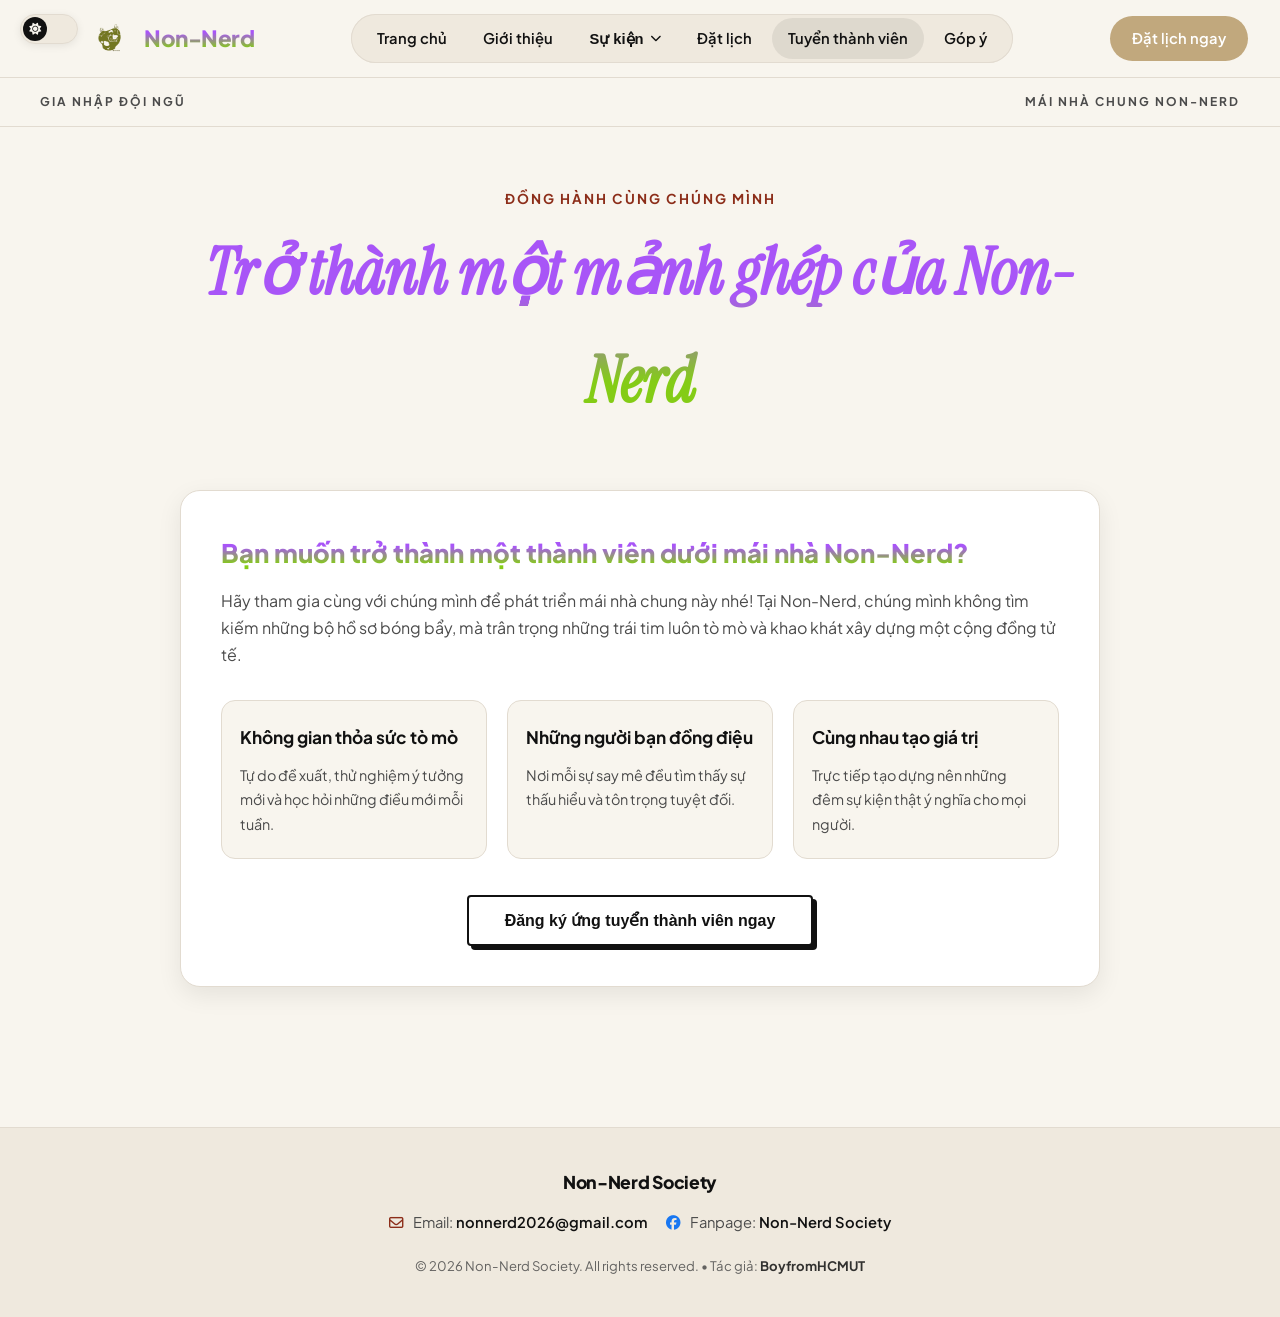
==== apply.html @ 38ed6b74 "Add files via upload" ====
<!DOCTYPE html>
<html lang="vi">
<head>
    <meta charset="UTF-8">
    <meta name="viewport" content="width=device-width, initial-scale=1.0">
    <title>Ứng Tuyển Thành Viên - Non-Nerd Society</title>
    
    <link rel="preconnect" href="https://fonts.googleapis.com">
    <link rel="preconnect" href="https://fonts.gstatic.com" crossorigin>
    <link href="https://fonts.googleapis.com/css2?family=Instrument+Serif:ital@0;1&family=Plus+Jakarta+Sans:wght@400;500;600;700;800&family=Fredoka:wght@600;700&display=swap" rel="stylesheet">
    <link rel="stylesheet" href="https://cdnjs.cloudflare.com/ajax/libs/font-awesome/6.4.0/css/all.min.css">

    <style>
        :root {
            --grad-text: linear-gradient(180deg, #A855F7 0%, #A855F7 35%, #84CC16 75%, #84CC16 100%);
            --bg-body: #F8F5EE;
            --bg-navbar: #EFE9DE;
            --bg-card: #FFFFFF;
            --text-main: #111111;
            --text-muted: #4B4B4B;
            --border-line: #E2DBD0;
            --btn-cta-bg: #C1A87D;
            --btn-cta-text: #FFFFFF;
            --tagline-color: #8C2D19;
            --box-shadow: rgba(0, 0, 0, 0.08) 0px 8px 24px;
        }

        body.dark-mode {
            --bg-body: #121212;
            --bg-navbar: #1E1E1E;
            --bg-card: #1A1A1A;
            --text-main: #F5F5F5;
            --text-muted: #A3A3A3;
            --border-line: #2E2E2E;
            --btn-cta-bg: #84CC16;
            --btn-cta-text: #121212;
            --tagline-color: #C084FC;
            --box-shadow: rgba(0, 0, 0, 0.4) 0px 8px 24px;
        }

        * {
            margin: 0;
            padding: 0;
            box-sizing: border-box;
            transition: background-color 0.3s ease, color 0.3s ease, border-color 0.3s ease;
        }

        body {
            font-family: 'Plus Jakarta Sans', sans-serif;
            background-color: var(--bg-body);
            color: var(--text-main);
            line-height: 1.7;
            min-height: 100vh;
            position: relative;
        }

        .corner-toggle-container {
            position: fixed;
            top: 14px;
            left: 20px;
            z-index: 1100;
        }

        .theme-switch-slider {
            width: 58px;
            height: 30px;
            background-color: var(--bg-navbar);
            border: 1.5px solid var(--border-line);
            border-radius: 9999px;
            position: relative;
            cursor: pointer;
            display: flex;
            align-items: center;
            padding: 2px;
            box-shadow: 0 2px 8px rgba(0, 0, 0, 0.08);
        }

        .switch-circle {
            width: 24px;
            height: 24px;
            background-color: var(--text-main);
            color: var(--bg-body);
            border-radius: 50%;
            display: flex;
            align-items: center;
            justify-content: center;
            font-size: 0.75rem;
            position: absolute;
            left: 2px;
            transform: translateX(0);
            transition: transform 0.28s cubic-bezier(0.4, 0, 0.2, 1), background-color 0.3s ease, color 0.3s ease;
        }

        body.dark-mode .switch-circle {
            transform: translateX(28px);
            background-color: #84CC16;
            color: #121212;
        }

        h1, h2, h3, .brand-logo-text {
            background: var(--grad-text);
            -webkit-background-clip: text;
            -webkit-text-fill-color: transparent;
            display: inline-block;
            font-weight: 800;
        }

        header {
            width: 100%;
            padding: 14px 32px 14px 90px;
            display: flex;
            align-items: center;
            justify-content: space-between;
            background-color: var(--bg-body);
            border-bottom: 1px solid var(--border-line);
            position: sticky;
            top: 0;
            z-index: 1000;
        }

        .brand-container {
            display: flex;
            align-items: center;
            gap: 12px;
            text-decoration: none;
        }

        .brand-logo-img {
            width: 42px;
            height: 42px;
            object-fit: contain;
            border-radius: 8px;
            display: block;
            transition: transform 0.2s ease, filter 0.3s ease;
        }

        .brand-container:hover .brand-logo-img {
            transform: rotate(-6deg) scale(1.08);
        }

        body.dark-mode .brand-logo-img {
            mix-blend-mode: screen;
        }

        .brand-title {
            font-size: 1.4rem;
            letter-spacing: -0.5px;
        }

        .nav-pill {
            background-color: var(--bg-navbar);
            padding: 4px 10px;
            border-radius: 9999px;
            display: flex;
            align-items: center;
            gap: 4px;
            box-shadow: inset 0 0 0 1px var(--border-line);
        }

        .nav-link {
            text-decoration: none;
            color: var(--text-main);
            font-size: 0.92rem;
            font-weight: 600;
            padding: 8px 16px;
            border-radius: 9999px;
            transition: all 0.2s ease;
            position: relative;
            display: flex;
            align-items: center;
            gap: 6px;
            cursor: pointer;
            border: none;
            background: transparent;
        }

        .nav-link:hover, .nav-link.active {
            background-color: rgba(0, 0, 0, 0.07);
        }

        body.dark-mode .nav-link:hover, body.dark-mode .nav-link.active {
            background-color: rgba(255, 255, 255, 0.1);
        }

        .dropdown { position: relative; }
        .dropdown-menu {
            display: none;
            position: absolute;
            top: 100%;
            left: 50%;
            transform: translateX(-50%);
            margin-top: 10px;
            background-color: var(--bg-card);
            min-width: 200px;
            border-radius: 14px;
            box-shadow: var(--box-shadow);
            border: 1px solid var(--border-line);
            padding: 8px;
            list-style: none;
            z-index: 1001;
        }

        .dropdown-menu::before {
            content: '';
            position: absolute;
            top: -14px;
            left: 0;
            width: 100%;
            height: 14px;
            background: transparent;
        }

        .dropdown:hover .dropdown-menu,
        .dropdown.show .dropdown-menu {
            display: block;
            animation: fadeIn 0.18s ease forwards;
        }

        @keyframes fadeIn {
            from { opacity: 0; transform: translate(-50%, -6px); }
            to { opacity: 1; transform: translate(-50%, 0); }
        }

        .dropdown-menu li a {
            display: block;
            padding: 10px 16px;
            color: var(--text-main);
            text-decoration: none;
            font-size: 0.9rem;
            font-weight: 500;
            border-radius: 8px;
            transition: all 0.15s ease;
        }

        .dropdown-menu li a:hover {
            background-color: rgba(132, 204, 22, 0.15);
            color: #65A30D;
            font-weight: 700;
            padding-left: 20px;
        }

        .nav-actions {
            display: flex;
            align-items: center;
            gap: 12px;
        }

        .btn-cta-main {
            background-color: var(--btn-cta-bg);
            color: var(--btn-cta-text);
            text-decoration: none;
            padding: 10px 22px;
            border-radius: 9999px;
            font-weight: 600;
            font-size: 0.92rem;
            border: none;
            cursor: pointer;
            display: inline-block;
        }

        .btn-cta-main:hover {
            opacity: 0.9;
            transform: translateY(-1px);
        }

        .sub-header {
            display: flex;
            justify-content: space-between;
            padding: 14px 40px;
            font-size: 0.75rem;
            font-weight: 700;
            letter-spacing: 2px;
            color: var(--text-muted);
            border-bottom: 1px solid var(--border-line);
        }

        .page-container {
            max-width: 960px;
            margin: 0 auto;
            padding: 60px 20px 100px;
        }

        .page-header {
            text-align: center;
            margin-bottom: 40px;
        }

        .page-header h1 {
            font-family: 'Instrument Serif', serif;
            font-style: italic;
            font-size: clamp(2.6rem, 5vw, 4rem);
            margin-bottom: 14px;
        }

        .apply-intro-card {
            background-color: var(--bg-card);
            border: 1px solid var(--border-line);
            border-radius: 20px;
            padding: 40px;
            box-shadow: var(--box-shadow);
            margin-bottom: 40px;
        }

        .perks-grid {
            display: grid;
            grid-template-columns: repeat(3, 1fr);
            gap: 20px;
            margin: 32px 0 36px;
        }

        .perk-item {
            background-color: var(--bg-body);
            border: 1px solid var(--border-line);
            border-radius: 14px;
            padding: 22px 18px;
            display: flex;
            flex-direction: column;
            justify-content: flex-start;
        }

        .perk-item h4 {
            font-size: 1.08rem;
            font-weight: 700;
            margin-bottom: 10px;
            color: var(--text-main);
        }

        .btn-frame {
            background-color: var(--bg-card);
            color: var(--text-main);
            border: 2px solid var(--text-main);
            padding: 14px 36px;
            font-size: 1rem;
            font-weight: 700;
            cursor: pointer;
            box-shadow: 4px 4px 0px var(--text-main);
            transition: all 0.15s ease;
            border-radius: 4px;
            text-decoration: none;
            display: inline-block;
        }

        .btn-frame:hover {
            transform: translate(-2px, -2px);
            box-shadow: 6px 6px 0px var(--text-main);
            background-color: var(--bg-body);
        }

        .btn-frame:active {
            transform: translate(2px, 2px);
            box-shadow: 2px 2px 0px var(--text-main);
        }

        /* Modal */
        .modal-overlay {
            display: none;
            position: fixed;
            top: 0; left: 0; right: 0; bottom: 0;
            background-color: rgba(0, 0, 0, 0.6);
            backdrop-filter: blur(4px);
            z-index: 2000;
            justify-content: center;
            align-items: center;
            padding: 20px;
        }

        .modal-card {
            background-color: var(--bg-card);
            border: 1px solid var(--border-line);
            border-radius: 20px;
            padding: 32px;
            width: 100%;
            max-width: 560px;
            position: relative;
            max-height: 90vh;
            overflow-y: auto;
        }

        .close-modal-btn {
            position: absolute;
            top: 20px;
            right: 20px;
            background: none;
            border: none;
            font-size: 1.5rem;
            color: var(--text-muted);
            cursor: pointer;
        }

        @media (max-width: 860px) {
            .perks-grid {
                grid-template-columns: 1fr;
            }
        }

        @media (max-width: 768px) {
            header { padding: 12px 16px 12px 75px; }
            .nav-pill { display: none; }
            .sub-header { padding: 12px 20px; }
            .apply-intro-card { padding: 24px; }
        }
    </style>
</head>
<body>

    <div class="corner-toggle-container">
        <div class="theme-switch-slider" id="corner-theme-switch" title="Chuyển chế độ Sáng / Tối">
            <div class="switch-circle">
                <i class="fa-solid fa-sun" id="theme-icon"></i>
            </div>
        </div>
    </div>

    <header>
        <a href="index.html" class="brand-container">
            <img src="logo.png" alt="Non-Nerd Logo" class="brand-logo-img">
            <span class="brand-title brand-logo-text">Non-Nerd</span>
        </a>

        <nav class="nav-pill">
            <a href="index.html" class="nav-link">Trang chủ</a>
            <a href="gioi-thieu.html" class="nav-link">Giới thiệu</a>
            
            <div class="dropdown" id="events-dropdown">
                <button class="nav-link" id="events-btn" type="button">
                    Sự kiện <i class="fa-solid fa-chevron-down" style="font-size: 0.7rem;"></i>
                </button>
                <ul class="dropdown-menu">
                    <li><a href="non-nerd-night.html">Non-Nerd Night</a></li>
                    <li><a href="workshop.html">Workshop chuyên sâu</a></li>
                    <li><a href="memory.html">Memories</a></li>
                </ul>
            </div>

            <a href="request.html" class="nav-link">Đặt lịch</a>
            <a href="apply.html" class="nav-link active">Tuyển thành viên</a>
            <a href="gop-y.html" class="nav-link">Góp ý</a>
        </nav>

        <div class="nav-actions">
            <a href="request.html" class="btn-cta-main">Đặt lịch ngay</a>
        </div>
    </header>

    <div class="sub-header">
        <span>GIA NHẬP ĐỘI NGŨ</span>
        <span>MÁI NHÀ CHUNG NON-NERD</span>
    </div>

    <main class="page-container">
        <div class="page-header">
            <p style="font-size: 0.85rem; font-weight: 700; letter-spacing: 2px; color: var(--tagline-color); margin-bottom: 8px;">ĐỒNG HÀNH CÙNG CHÚNG MÌNH</p>
            <h1>Trở thành một mảnh ghép của Non-Nerd</h1>
        </div>

        <div class="apply-intro-card">
            <h2 style="font-size: 1.6rem; margin-bottom: 12px;">Bạn muốn trở thành một thành viên dưới mái nhà Non-Nerd?</h2>
            <p style="color: var(--text-muted); margin-bottom: 16px;">
                Hãy tham gia cùng với chúng mình để phát triển mái nhà chung này nhé! Tại Non-Nerd, chúng mình không tìm kiếm những bộ hồ sơ bóng bẩy, mà trân trọng những trái tim luôn tò mò và khao khát xây dựng một cộng đồng tử tế.
            </p>

            <div class="perks-grid">
                <div class="perk-item">
                    <h4>Không gian thỏa sức tò mò</h4>
                    <p style="color: var(--text-muted); font-size: 0.9rem;">Tự do đề xuất, thử nghiệm ý tưởng mới và học hỏi những điều mới mỗi tuần.</p>
                </div>
                <div class="perk-item">
                    <h4>Những người bạn đồng điệu</h4>
                    <p style="color: var(--text-muted); font-size: 0.9rem;">Nơi mỗi sự say mê đều tìm thấy sự thấu hiểu và tôn trọng tuyệt đối.</p>
                </div>
                <div class="perk-item">
                    <h4>Cùng nhau tạo giá trị</h4>
                    <p style="color: var(--text-muted); font-size: 0.9rem;">Trực tiếp tạo dựng nên những đêm sự kiện thật ý nghĩa cho mọi người.</p>
                </div>
            </div>

            <div style="text-align: center; margin-top: 10px;">
                <button class="btn-frame" onclick="openModal()">Đăng ký ứng tuyển thành viên ngay</button>
            </div>
        </div>
    </main>

    <!-- Modal Form Ứng Tuyển Gửi Trực Tiếp Về Google Apps Script & Sheet -->
    <div class="modal-overlay" id="apply-modal" onclick="closeModalOutside(event)">
        <div class="modal-card">
            <button class="close-modal-btn" onclick="closeModal()">&times;</button>
            <h2>ỨNG TUYỂN THÀNH VIÊN</h2>
            <p style="color: var(--text-muted); margin: 8px 0 20px;">Hãy kể cho chúng mình nghe đôi nét về bạn nhé!</p>
            
            <form id="apply-form" onsubmit="handleApplySubmit(event)">
                <div style="margin-bottom: 16px;">
                    <label style="display: block; font-size: 0.85rem; font-weight: 700; margin-bottom: 6px;">HỌ VÀ TÊN</label>
                    <input type="text" id="apply-name" required placeholder="Họ và tên của bạn" style="width: 100%; padding: 12px; border-radius: 8px; border: 1px solid var(--border-line); background-color: var(--bg-body); color: var(--text-main); outline: none;">
                </div>

                <div style="margin-bottom: 16px;">
                    <label style="display: block; font-size: 0.85rem; font-weight: 700; margin-bottom: 6px;">EMAIL / SỐ ĐIỆN THOẠI</label>
                    <input type="text" id="apply-contact" required placeholder="name@example.com hoặc 09..." style="width: 100%; padding: 12px; border-radius: 8px; border: 1px solid var(--border-line); background-color: var(--bg-body); color: var(--text-main); outline: none;">
                </div>

                <div style="margin-bottom: 16px;">
                    <label style="display: block; font-size: 0.85rem; font-weight: 700; margin-bottom: 6px;">VỊ TRÍ / HOẠT ĐỘNG BẠN MUỐN THAM GIA</label>
                    <select id="apply-role" required style="width: 100%; padding: 12px; border-radius: 8px; border: 1px solid var(--border-line); background-color: var(--bg-body); color: var(--text-main); outline: none; cursor: pointer; font-family: inherit;">
                        <option value="Sáng tạo nội dung & Truyền thông">Sáng tạo nội dung & Truyền thông cộng đồng</option>
                        <option value="Thiết kế slide & Hình ảnh">Thiết kế slide & Hình ảnh</option>
                        <option value="Quản lý fanpage">Quản lý fanpage</option>
                        <option value="Mảnh ghép tự do (Sẵn sàng hỗ trợ mọi việc)">Mảnh ghép tự do (Sẵn sàng hỗ trợ mọi việc)</option>
                    </select>
                </div>

                <div style="margin-bottom: 22px;">
                    <label style="display: block; font-size: 0.85rem; font-weight: 700; margin-bottom: 6px;">NGUYỆN VỌNG & ĐÔI LỜI GỬI GẮM</label>
                    <textarea id="apply-message" required rows="4" placeholder="Điều gì khiến bạn muốn gia nhập Non-Nerd? Chia sẻ một chút về niềm say mê đặc biệt của bạn nhé..." style="width: 100%; padding: 12px; border-radius: 8px; border: 1px solid var(--border-line); background-color: var(--bg-body); color: var(--text-main); outline: none; font-family: inherit; resize: vertical;"></textarea>
                </div>

                <button type="submit" id="btn-submit-apply" class="btn-frame" style="width: 100%;">Gửi đơn ứng tuyển</button>
            </form>
        </div>
    </div>

    <!-- ================= FOOTER CREDIT ================= -->
    <footer style="width: 100%; padding: 40px 20px; border-top: 1px solid var(--border-line); background-color: var(--bg-navbar); margin-top: auto; position: relative; z-index: 10; text-align: center;">
        <div style="max-width: 800px; margin: 0 auto; display: flex; flex-direction: column; align-items: center; gap: 12px; font-size: 0.92rem; color: var(--text-muted);">
            <p style="font-weight: 800; font-size: 1.1rem; color: var(--text-main); letter-spacing: -0.3px;">Non-Nerd Society</p>
            
            <div style="display: flex; flex-wrap: wrap; justify-content: center; gap: 18px;">
                <span><i class="fa-regular fa-envelope" style="color: var(--tagline-color); margin-right: 6px;"></i> Email: <a href="mailto:nonnerd2026@gmail.com" style="color: var(--text-main); text-decoration: none; font-weight: 600;">nonnerd2026@gmail.com</a></span>
                <span><i class="fa-brands fa-facebook" style="color: #1877F2; margin-right: 6px;"></i> Fanpage: <a href="https://www.facebook.com/profile.php?id=61593837347815" target="_blank" rel="noopener noreferrer" style="color: var(--text-main); text-decoration: none; font-weight: 600;">Non-Nerd Society</a></span>
            </div>

            <p style="font-size: 0.82rem; margin-top: 8px; opacity: 0.85;">
                © 2026 Non-Nerd Society. All rights reserved. • Tác giả: <strong style="color: var(--text-main);">BoyfromHCMUT</strong>
            </p>
        </div>
    </footer>

    <script>
        const themeSwitch = document.getElementById('corner-theme-switch');
        const themeIcon = document.getElementById('theme-icon');

        function applyTheme(isDark) {
            if (isDark) {
                document.body.classList.add('dark-mode');
                themeIcon.className = 'fa-solid fa-moon';
                localStorage.setItem('theme', 'dark');
            } else {
                document.body.classList.remove('dark-mode');
                themeIcon.className = 'fa-solid fa-sun';
                localStorage.setItem('theme', 'light');
            }
        }

        themeSwitch.addEventListener('click', () => {
            const isDark = !document.body.classList.contains('dark-mode');
            applyTheme(isDark);
        });

        if (localStorage.getItem('theme') === 'dark') {
            applyTheme(true);
        } else {
            applyTheme(false);
        }

        const eventsDropdown = document.getElementById('events-dropdown');
        const eventsBtn = document.getElementById('events-btn');

        eventsBtn.addEventListener('click', (e) => {
            e.stopPropagation();
            eventsDropdown.classList.toggle('show');
        });

        document.addEventListener('click', (e) => {
            if (!eventsDropdown.contains(e.target)) {
                eventsDropdown.classList.remove('show');
            }
        });

        const modal = document.getElementById('apply-modal');
        function openModal() { modal.style.display = 'flex'; }
        function closeModal() { modal.style.display = 'none'; }
        function closeModalOutside(e) { if (e.target === modal) closeModal(); }

        // ================= GỬI ĐƠN ỨNG TUYỂN VỀ GOOGLE APPS SCRIPT (TAB UNGTUYEN) =================
        const APPS_SCRIPT_URL = "https://script.google.com/macros/s/AKfycbwNskwJqAhXIXxv8aXeKRIA0U4CmtSFptyDCWS2r-LShO1YWp3LCNaVGVg3ImlCaSs2yg/exec";

        async function handleApplySubmit(e) {
            e.preventDefault();
            
            const submitBtn = document.getElementById('btn-submit-apply');
            const name = document.getElementById('apply-name').value.trim();
            const contact = document.getElementById('apply-contact').value.trim();
            const role = document.getElementById('apply-role').value;
            const message = document.getElementById('apply-message').value.trim();

            if (!name || !contact || !role || !message) {
                alert("Vui lòng điền đầy đủ các thông tin ứng tuyển.");
                return;
            }

            submitBtn.disabled = true;
            submitBtn.textContent = "Đang gửi hồ sơ...";

            const payload = {
                type: "apply",
                name: name,
                contact: contact,
                role: role,
                message: message
            };

            try {
                await fetch(APPS_SCRIPT_URL, {
                    method: "POST",
                    mode: "no-cors",
                    headers: { "Content-Type": "text/plain;charset=utf-8" },
                    body: JSON.stringify(payload)
                });

                alert("✨ Đã gửi hồ sơ ứng tuyển thành công! Cảm ơn bạn đã quan tâm đến Non-Nerd Society. Chúng mình sẽ sớm phản hồi.");
                document.getElementById('apply-form').reset();
                closeModal();
            } catch (err) {
                console.error("Lỗi gửi hồ sơ:", err);
                alert("Có lỗi xảy ra khi gửi thông tin. Vui lòng thử lại!");
            } finally {
                submitBtn.disabled = false;
                submitBtn.textContent = "Gửi đơn ứng tuyển";
            }
        }
    </script>
</body>
</html>
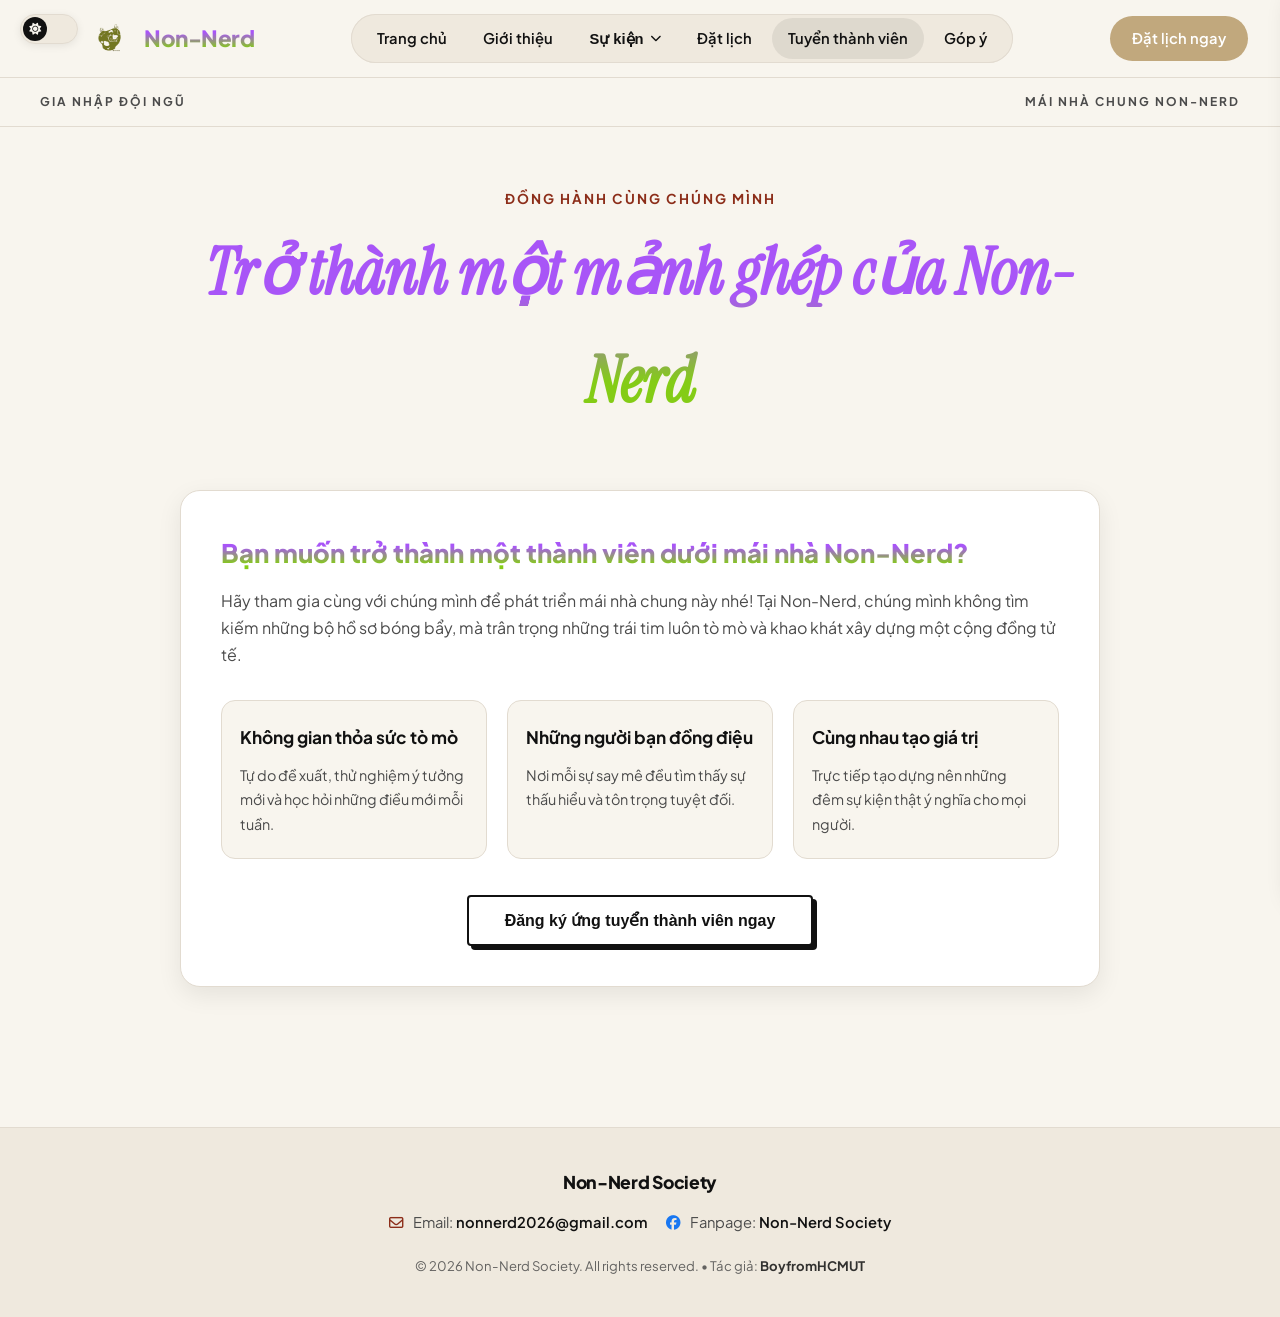
==== commit c681f804: "Add files via upload" ====
--- a/apply.html
+++ b/apply.html
@@ -263,6 +263,94 @@
             transform: translateY(-1px);
         }
 
+        /* Nút Hamburger trên điện thoại */
+        .mobile-menu-btn {
+            display: none;
+            background: var(--bg-navbar);
+            border: 1px solid var(--border-line);
+            font-size: 1.15rem;
+            color: var(--text-main);
+            cursor: pointer;
+            width: 40px;
+            height: 40px;
+            border-radius: 50%;
+            align-items: center;
+            justify-content: center;
+            transition: transform 0.2s ease;
+        }
+
+        .mobile-menu-btn:active {
+            transform: scale(0.92);
+        }
+
+        /* Lớp phủ mờ nền khi mở Mobile Menu */
+        .mobile-drawer-overlay {
+            display: none;
+            position: fixed;
+            top: 0;
+            left: 0;
+            width: 100vw;
+            height: 100vh;
+            background-color: rgba(0, 0, 0, 0.5);
+            backdrop-filter: blur(4px);
+            z-index: 1998;
+        }
+
+        .mobile-drawer-overlay.active {
+            display: block;
+        }
+
+        /* Menu trượt dạng ngăn kéo */
+        .mobile-drawer {
+            position: fixed;
+            top: 0;
+            right: -300px;
+            width: 280px;
+            height: 100vh;
+            background-color: var(--bg-card);
+            border-left: 1px solid var(--border-line);
+            padding: 24px 20px;
+            box-shadow: -6px 0 25px rgba(0, 0, 0, 0.2);
+            z-index: 1999;
+            display: flex;
+            flex-direction: column;
+            gap: 10px;
+            transition: right 0.3s cubic-bezier(0.4, 0, 0.2, 1);
+            overflow-y: auto;
+        }
+
+        .mobile-drawer.open {
+            right: 0;
+        }
+
+        .drawer-header {
+            display: flex;
+            justify-content: space-between;
+            align-items: center;
+            border-bottom: 1px solid var(--border-line);
+            padding-bottom: 14px;
+            margin-bottom: 8px;
+        }
+
+        .mobile-nav-link {
+            text-decoration: none;
+            color: var(--text-main);
+            font-size: 0.96rem;
+            font-weight: 600;
+            padding: 11px 14px;
+            border-radius: 10px;
+            display: flex;
+            align-items: center;
+            gap: 10px;
+            transition: all 0.15s ease;
+        }
+
+        .mobile-nav-link:hover, .mobile-nav-link.active {
+            background-color: rgba(132, 204, 22, 0.15);
+            color: #65A30D;
+            padding-left: 18px;
+        }
+
         .sub-header {
             display: flex;
             justify-content: space-between;
@@ -396,6 +484,8 @@
         @media (max-width: 768px) {
             header { padding: 12px 16px 12px 75px; }
             .nav-pill { display: none; }
+            .btn-cta-main { display: none; }
+            .mobile-menu-btn { display: flex; }
             .sub-header { padding: 12px 20px; }
             .apply-intro-card { padding: 24px; }
         }
@@ -439,8 +529,33 @@
 
         <div class="nav-actions">
             <a href="request.html" class="btn-cta-main">Đặt lịch ngay</a>
+            <!-- Nút Hamburger trên Mobile -->
+            <button class="mobile-menu-btn" onclick="toggleMobileMenu()" title="Mở menu">
+                <i class="fa-solid fa-bars"></i>
+            </button>
         </div>
     </header>
+
+    <!-- Khung Menu Trượt Điện Thoại (Drawer) -->
+    <div class="mobile-drawer-overlay" id="drawer-overlay" onclick="toggleMobileMenu()"></div>
+    <div class="mobile-drawer" id="mobile-drawer">
+        <div class="drawer-header">
+            <span class="brand-logo-text" style="font-size: 1.25rem; font-weight: 800;">Non-Nerd</span>
+            <button onclick="toggleMobileMenu()" style="background: none; border: none; font-size: 1.5rem; color: var(--text-muted); cursor: pointer; padding: 4px 8px;">&times;</button>
+        </div>
+        <a href="index.html" class="mobile-nav-link"><i class="fa-solid fa-house" style="width: 20px;"></i> Trang chủ</a>
+        <a href="gioi-thieu.html" class="mobile-nav-link"><i class="fa-regular fa-compass" style="width: 20px;"></i> Giới thiệu</a>
+        <a href="non-nerd-night.html" class="mobile-nav-link"><i class="fa-solid fa-moon" style="width: 20px;"></i> Non-Nerd Night</a>
+        <a href="workshop.html" class="mobile-nav-link"><i class="fa-solid fa-chalkboard-user" style="width: 20px;"></i> Workshop chuyên sâu</a>
+        <a href="memory.html" class="mobile-nav-link"><i class="fa-solid fa-images" style="width: 20px;"></i> Memories</a>
+        <a href="request.html" class="mobile-nav-link"><i class="fa-regular fa-calendar-check" style="width: 20px;"></i> Đặt lịch</a>
+        <a href="apply.html" class="mobile-nav-link active"><i class="fa-solid fa-user-plus" style="width: 20px;"></i> Tuyển thành viên</a>
+        <a href="gop-y.html" class="mobile-nav-link"><i class="fa-regular fa-comment-dots" style="width: 20px;"></i> Góp ý</a>
+
+        <div style="margin-top: auto; padding-top: 16px; border-top: 1px solid var(--border-line);">
+            <a href="request.html" class="btn-frame" style="width: 100%; text-align: center; margin-top: 0; padding: 12px;">Đặt lịch ngay</a>
+        </div>
+    </div>
 
     <div class="sub-header">
         <span>GIA NHẬP ĐỘI NGŨ</span>
@@ -575,6 +690,14 @@
             }
         });
 
+        // Xử lý Drawer Menu trên Điện thoại
+        function toggleMobileMenu() {
+            const drawer = document.getElementById('mobile-drawer');
+            const overlay = document.getElementById('drawer-overlay');
+            drawer.classList.toggle('open');
+            overlay.classList.toggle('active');
+        }
+
         const modal = document.getElementById('apply-modal');
         function openModal() { modal.style.display = 'flex'; }
         function closeModal() { modal.style.display = 'none'; }
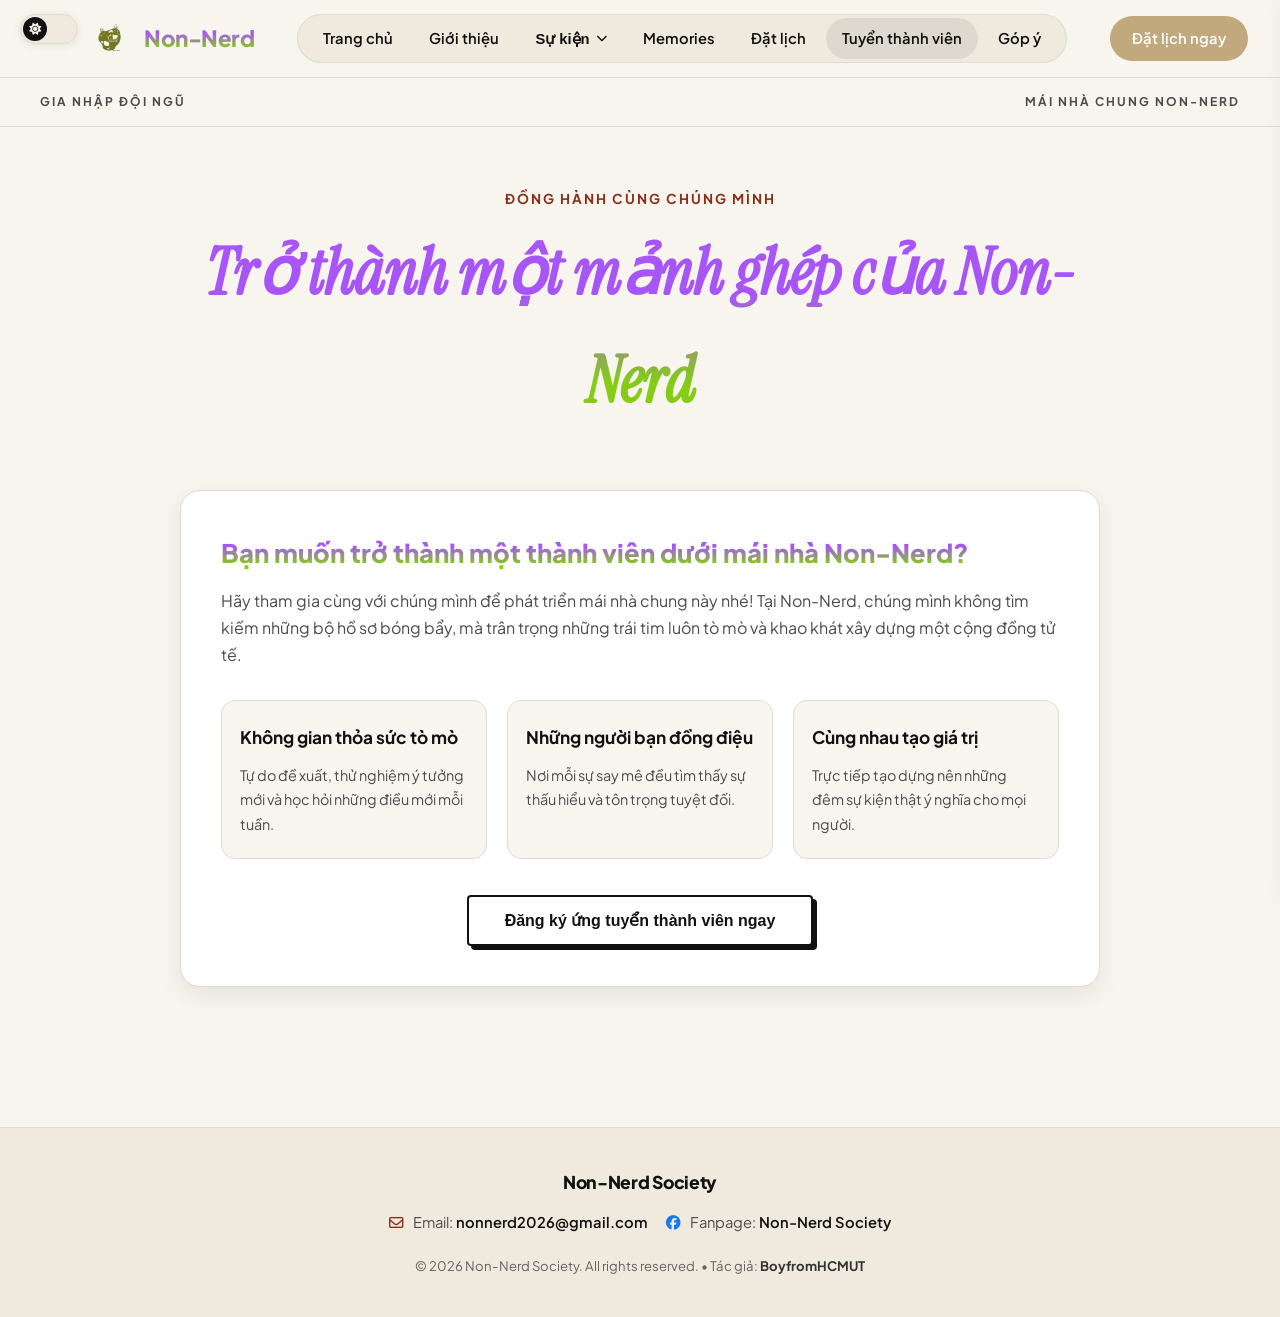
==== commit e3459f07: "Add files via upload" ====
--- a/apply.html
+++ b/apply.html
@@ -5,6 +5,9 @@
     <meta name="viewport" content="width=device-width, initial-scale=1.0">
     <title>Ứng Tuyển Thành Viên - Non-Nerd Society</title>
     
+    <!-- Favicon biểu tượng chú bò trên tab trình duyệt -->
+    <link rel="icon" type="image/png" href="logo.png">
+
     <link rel="preconnect" href="https://fonts.googleapis.com">
     <link rel="preconnect" href="https://fonts.gstatic.com" crossorigin>
     <link href="https://fonts.googleapis.com/css2?family=Instrument+Serif:ital@0;1&family=Plus+Jakarta+Sans:wght@400;500;600;700;800&family=Fredoka:wght@600;700&display=swap" rel="stylesheet">
@@ -12,7 +15,10 @@
 
     <style>
         :root {
+            /* Dải màu Gradient Tím - Xanh thương hiệu */
             --grad-text: linear-gradient(180deg, #A855F7 0%, #A855F7 35%, #84CC16 75%, #84CC16 100%);
+            
+            /* Light Theme: Nền trắng ngà giấy vở, chữ văn bản đen */
             --bg-body: #F8F5EE;
             --bg-navbar: #EFE9DE;
             --bg-card: #FFFFFF;
@@ -314,7 +320,7 @@
             z-index: 1999;
             display: flex;
             flex-direction: column;
-            gap: 10px;
+            gap: 6px;
             transition: right 0.3s cubic-bezier(0.4, 0, 0.2, 1);
             overflow-y: auto;
         }
@@ -337,7 +343,7 @@
             color: var(--text-main);
             font-size: 0.96rem;
             font-weight: 600;
-            padding: 11px 14px;
+            padding: 10px 14px;
             border-radius: 10px;
             display: flex;
             align-items: center;
@@ -349,6 +355,72 @@
             background-color: rgba(132, 204, 22, 0.15);
             color: #65A30D;
             padding-left: 18px;
+        }
+
+        /* Nút Dropdown Sự kiện trên Mobile */
+        .mobile-dropdown-btn {
+            width: 100%;
+            background: none;
+            border: none;
+            text-align: left;
+            color: var(--text-main);
+            font-size: 0.96rem;
+            font-weight: 600;
+            font-family: inherit;
+            padding: 10px 14px;
+            border-radius: 10px;
+            display: flex;
+            align-items: center;
+            justify-content: space-between;
+            cursor: pointer;
+            transition: all 0.15s ease;
+        }
+
+        .mobile-dropdown-btn:hover, .mobile-dropdown-btn.active {
+            background-color: rgba(132, 204, 22, 0.15);
+            color: #65A30D;
+        }
+
+        .mobile-dropdown-btn .chevron-icon {
+            font-size: 0.75rem;
+            transition: transform 0.25s ease;
+        }
+
+        .mobile-dropdown-btn.open .chevron-icon {
+            transform: rotate(180deg);
+        }
+
+        /* Khung chứa các mục con sự kiện */
+        .mobile-submenu {
+            display: none;
+            flex-direction: column;
+            gap: 4px;
+            padding-left: 20px;
+            margin-top: 2px;
+            margin-bottom: 4px;
+        }
+
+        .mobile-submenu.open {
+            display: flex;
+        }
+
+        .mobile-sub-link {
+            text-decoration: none;
+            color: var(--text-muted);
+            font-size: 0.88rem;
+            font-weight: 600;
+            padding: 8px 12px;
+            border-radius: 8px;
+            display: flex;
+            align-items: center;
+            gap: 8px;
+            transition: all 0.15s ease;
+        }
+
+        .mobile-sub-link:hover, .mobile-sub-link.active {
+            color: #65A30D;
+            background-color: rgba(132, 204, 22, 0.1);
+            padding-left: 16px;
         }
 
         .sub-header {
@@ -518,10 +590,10 @@
                 <ul class="dropdown-menu">
                     <li><a href="non-nerd-night.html">Non-Nerd Night</a></li>
                     <li><a href="workshop.html">Workshop chuyên sâu</a></li>
-                    <li><a href="memory.html">Memories</a></li>
                 </ul>
             </div>
 
+            <a href="memory.html" class="nav-link">Memories</a>
             <a href="request.html" class="nav-link">Đặt lịch</a>
             <a href="apply.html" class="nav-link active">Tuyển thành viên</a>
             <a href="gop-y.html" class="nav-link">Góp ý</a>
@@ -543,12 +615,25 @@
             <span class="brand-logo-text" style="font-size: 1.25rem; font-weight: 800;">Non-Nerd</span>
             <button onclick="toggleMobileMenu()" style="background: none; border: none; font-size: 1.5rem; color: var(--text-muted); cursor: pointer; padding: 4px 8px;">&times;</button>
         </div>
+        
         <a href="index.html" class="mobile-nav-link"><i class="fa-solid fa-house" style="width: 20px;"></i> Trang chủ</a>
         <a href="gioi-thieu.html" class="mobile-nav-link"><i class="fa-regular fa-compass" style="width: 20px;"></i> Giới thiệu</a>
-        <a href="non-nerd-night.html" class="mobile-nav-link"><i class="fa-solid fa-moon" style="width: 20px;"></i> Non-Nerd Night</a>
-        <a href="workshop.html" class="mobile-nav-link"><i class="fa-solid fa-chalkboard-user" style="width: 20px;"></i> Workshop chuyên sâu</a>
-        <a href="memory.html" class="mobile-nav-link"><i class="fa-solid fa-images" style="width: 20px;"></i> Memories</a>
-        <a href="request.html" class="mobile-nav-link"><i class="fa-regular fa-calendar-check" style="width: 20px;"></i> Đặt lịch</a>
+        
+        <!-- Mục Sự Kiện với nút mũi tên mở rộng (Accordion) -->
+        <div>
+            <button class="mobile-dropdown-btn" id="mobile-events-btn" onclick="toggleMobileEvents()">
+                <span><i class="fa-regular fa-calendar-check" style="width: 20px;"></i> Sự kiện</span>
+                <i class="fa-solid fa-chevron-down chevron-icon"></i>
+            </button>
+            <div class="mobile-submenu" id="mobile-events-submenu">
+                <a href="non-nerd-night.html" class="mobile-sub-link"><i class="fa-solid fa-moon" style="font-size: 0.8rem;"></i> Non-Nerd Night</a>
+                <a href="workshop.html" class="mobile-sub-link"><i class="fa-solid fa-chalkboard-user" style="font-size: 0.8rem;"></i> Workshop chuyên sâu</a>
+            </div>
+        </div>
+
+        <!-- Mục Memories độc lập với icon thư viện ảnh -->
+        <a href="memory.html" class="mobile-nav-link"><i class="fa-regular fa-images" style="width: 20px;"></i> Memories</a>
+        <a href="request.html" class="mobile-nav-link"><i class="fa-regular fa-calendar-plus" style="width: 20px;"></i> Đặt lịch</a>
         <a href="apply.html" class="mobile-nav-link active"><i class="fa-solid fa-user-plus" style="width: 20px;"></i> Tuyển thành viên</a>
         <a href="gop-y.html" class="mobile-nav-link"><i class="fa-regular fa-comment-dots" style="width: 20px;"></i> Góp ý</a>
 
@@ -636,13 +721,16 @@
     <!-- ================= FOOTER CREDIT ================= -->
     <footer style="width: 100%; padding: 40px 20px; border-top: 1px solid var(--border-line); background-color: var(--bg-navbar); margin-top: auto; position: relative; z-index: 10; text-align: center;">
         <div style="max-width: 800px; margin: 0 auto; display: flex; flex-direction: column; align-items: center; gap: 12px; font-size: 0.92rem; color: var(--text-muted);">
+            <!-- Tên tổ chức -->
             <p style="font-weight: 800; font-size: 1.1rem; color: var(--text-main); letter-spacing: -0.3px;">Non-Nerd Society</p>
             
+            <!-- Thông tin liên hệ -->
             <div style="display: flex; flex-wrap: wrap; justify-content: center; gap: 18px;">
                 <span><i class="fa-regular fa-envelope" style="color: var(--tagline-color); margin-right: 6px;"></i> Email: <a href="mailto:nonnerd2026@gmail.com" style="color: var(--text-main); text-decoration: none; font-weight: 600;">nonnerd2026@gmail.com</a></span>
                 <span><i class="fa-brands fa-facebook" style="color: #1877F2; margin-right: 6px;"></i> Fanpage: <a href="https://www.facebook.com/profile.php?id=61593837347815" target="_blank" rel="noopener noreferrer" style="color: var(--text-main); text-decoration: none; font-weight: 600;">Non-Nerd Society</a></span>
             </div>
 
+            <!-- Bản quyền & Tác giả -->
             <p style="font-size: 0.82rem; margin-top: 8px; opacity: 0.85;">
                 © 2026 Non-Nerd Society. All rights reserved. • Tác giả: <strong style="color: var(--text-main);">BoyfromHCMUT</strong>
             </p>
@@ -698,6 +786,14 @@
             overlay.classList.toggle('active');
         }
 
+        // Xử lý mở / đóng Tab Sự kiện con trên Mobile (Accordion)
+        function toggleMobileEvents() {
+            const btn = document.getElementById('mobile-events-btn');
+            const submenu = document.getElementById('mobile-events-submenu');
+            btn.classList.toggle('open');
+            submenu.classList.toggle('open');
+        }
+
         const modal = document.getElementById('apply-modal');
         function openModal() { modal.style.display = 'flex'; }
         function closeModal() { modal.style.display = 'none'; }
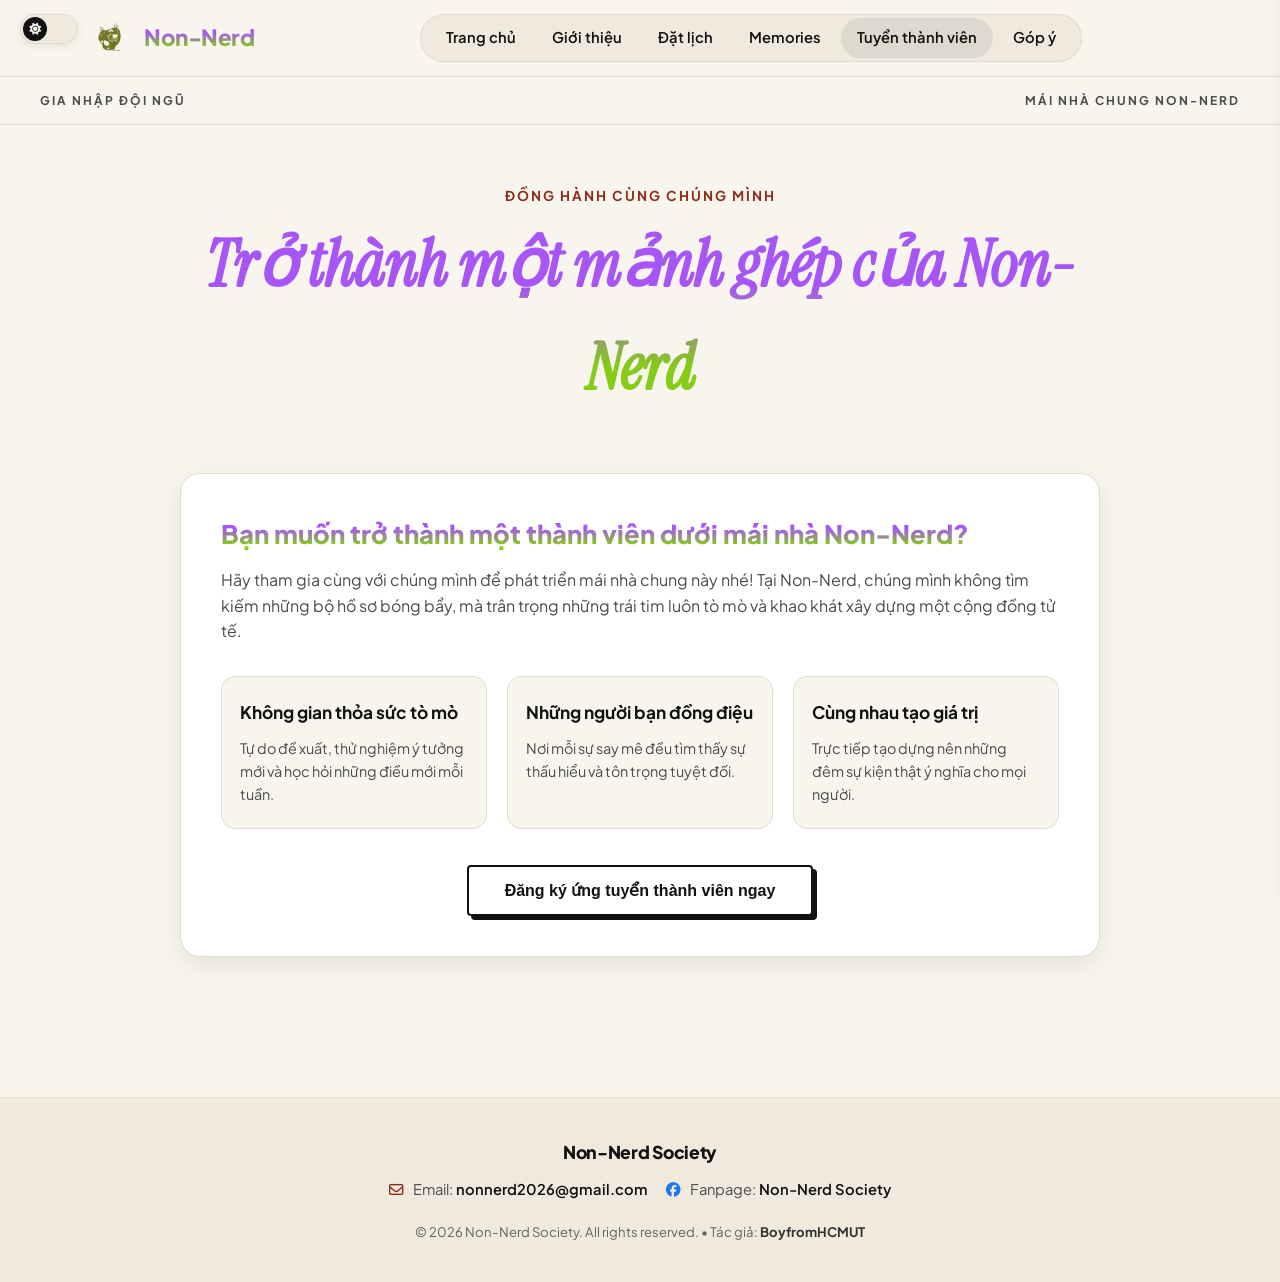
==== commit 371475d8: "Add files via upload" ====
--- a/apply.html
+++ b/apply.html
@@ -13,427 +13,10 @@
     <link href="https://fonts.googleapis.com/css2?family=Instrument+Serif:ital@0;1&family=Plus+Jakarta+Sans:wght@400;500;600;700;800&family=Fredoka:wght@600;700&display=swap" rel="stylesheet">
     <link rel="stylesheet" href="https://cdnjs.cloudflare.com/ajax/libs/font-awesome/6.4.0/css/all.min.css">
 
+    <!-- CSS DÙNG CHUNG TOÀN HỆ THỐNG -->
+    <link rel="stylesheet" href="style.css">
+
     <style>
-        :root {
-            /* Dải màu Gradient Tím - Xanh thương hiệu */
-            --grad-text: linear-gradient(180deg, #A855F7 0%, #A855F7 35%, #84CC16 75%, #84CC16 100%);
-            
-            /* Light Theme: Nền trắng ngà giấy vở, chữ văn bản đen */
-            --bg-body: #F8F5EE;
-            --bg-navbar: #EFE9DE;
-            --bg-card: #FFFFFF;
-            --text-main: #111111;
-            --text-muted: #4B4B4B;
-            --border-line: #E2DBD0;
-            --btn-cta-bg: #C1A87D;
-            --btn-cta-text: #FFFFFF;
-            --tagline-color: #8C2D19;
-            --box-shadow: rgba(0, 0, 0, 0.08) 0px 8px 24px;
-        }
-
-        body.dark-mode {
-            --bg-body: #121212;
-            --bg-navbar: #1E1E1E;
-            --bg-card: #1A1A1A;
-            --text-main: #F5F5F5;
-            --text-muted: #A3A3A3;
-            --border-line: #2E2E2E;
-            --btn-cta-bg: #84CC16;
-            --btn-cta-text: #121212;
-            --tagline-color: #C084FC;
-            --box-shadow: rgba(0, 0, 0, 0.4) 0px 8px 24px;
-        }
-
-        * {
-            margin: 0;
-            padding: 0;
-            box-sizing: border-box;
-            transition: background-color 0.3s ease, color 0.3s ease, border-color 0.3s ease;
-        }
-
-        body {
-            font-family: 'Plus Jakarta Sans', sans-serif;
-            background-color: var(--bg-body);
-            color: var(--text-main);
-            line-height: 1.7;
-            min-height: 100vh;
-            position: relative;
-        }
-
-        .corner-toggle-container {
-            position: fixed;
-            top: 14px;
-            left: 20px;
-            z-index: 1100;
-        }
-
-        .theme-switch-slider {
-            width: 58px;
-            height: 30px;
-            background-color: var(--bg-navbar);
-            border: 1.5px solid var(--border-line);
-            border-radius: 9999px;
-            position: relative;
-            cursor: pointer;
-            display: flex;
-            align-items: center;
-            padding: 2px;
-            box-shadow: 0 2px 8px rgba(0, 0, 0, 0.08);
-        }
-
-        .switch-circle {
-            width: 24px;
-            height: 24px;
-            background-color: var(--text-main);
-            color: var(--bg-body);
-            border-radius: 50%;
-            display: flex;
-            align-items: center;
-            justify-content: center;
-            font-size: 0.75rem;
-            position: absolute;
-            left: 2px;
-            transform: translateX(0);
-            transition: transform 0.28s cubic-bezier(0.4, 0, 0.2, 1), background-color 0.3s ease, color 0.3s ease;
-        }
-
-        body.dark-mode .switch-circle {
-            transform: translateX(28px);
-            background-color: #84CC16;
-            color: #121212;
-        }
-
-        h1, h2, h3, .brand-logo-text {
-            background: var(--grad-text);
-            -webkit-background-clip: text;
-            -webkit-text-fill-color: transparent;
-            display: inline-block;
-            font-weight: 800;
-        }
-
-        header {
-            width: 100%;
-            padding: 14px 32px 14px 90px;
-            display: flex;
-            align-items: center;
-            justify-content: space-between;
-            background-color: var(--bg-body);
-            border-bottom: 1px solid var(--border-line);
-            position: sticky;
-            top: 0;
-            z-index: 1000;
-        }
-
-        .brand-container {
-            display: flex;
-            align-items: center;
-            gap: 12px;
-            text-decoration: none;
-        }
-
-        .brand-logo-img {
-            width: 42px;
-            height: 42px;
-            object-fit: contain;
-            border-radius: 8px;
-            display: block;
-            transition: transform 0.2s ease, filter 0.3s ease;
-        }
-
-        .brand-container:hover .brand-logo-img {
-            transform: rotate(-6deg) scale(1.08);
-        }
-
-        body.dark-mode .brand-logo-img {
-            mix-blend-mode: screen;
-        }
-
-        .brand-title {
-            font-size: 1.4rem;
-            letter-spacing: -0.5px;
-        }
-
-        .nav-pill {
-            background-color: var(--bg-navbar);
-            padding: 4px 10px;
-            border-radius: 9999px;
-            display: flex;
-            align-items: center;
-            gap: 4px;
-            box-shadow: inset 0 0 0 1px var(--border-line);
-        }
-
-        .nav-link {
-            text-decoration: none;
-            color: var(--text-main);
-            font-size: 0.92rem;
-            font-weight: 600;
-            padding: 8px 16px;
-            border-radius: 9999px;
-            transition: all 0.2s ease;
-            position: relative;
-            display: flex;
-            align-items: center;
-            gap: 6px;
-            cursor: pointer;
-            border: none;
-            background: transparent;
-        }
-
-        .nav-link:hover, .nav-link.active {
-            background-color: rgba(0, 0, 0, 0.07);
-        }
-
-        body.dark-mode .nav-link:hover, body.dark-mode .nav-link.active {
-            background-color: rgba(255, 255, 255, 0.1);
-        }
-
-        .dropdown { position: relative; }
-        .dropdown-menu {
-            display: none;
-            position: absolute;
-            top: 100%;
-            left: 50%;
-            transform: translateX(-50%);
-            margin-top: 10px;
-            background-color: var(--bg-card);
-            min-width: 200px;
-            border-radius: 14px;
-            box-shadow: var(--box-shadow);
-            border: 1px solid var(--border-line);
-            padding: 8px;
-            list-style: none;
-            z-index: 1001;
-        }
-
-        .dropdown-menu::before {
-            content: '';
-            position: absolute;
-            top: -14px;
-            left: 0;
-            width: 100%;
-            height: 14px;
-            background: transparent;
-        }
-
-        .dropdown:hover .dropdown-menu,
-        .dropdown.show .dropdown-menu {
-            display: block;
-            animation: fadeIn 0.18s ease forwards;
-        }
-
-        @keyframes fadeIn {
-            from { opacity: 0; transform: translate(-50%, -6px); }
-            to { opacity: 1; transform: translate(-50%, 0); }
-        }
-
-        .dropdown-menu li a {
-            display: block;
-            padding: 10px 16px;
-            color: var(--text-main);
-            text-decoration: none;
-            font-size: 0.9rem;
-            font-weight: 500;
-            border-radius: 8px;
-            transition: all 0.15s ease;
-        }
-
-        .dropdown-menu li a:hover {
-            background-color: rgba(132, 204, 22, 0.15);
-            color: #65A30D;
-            font-weight: 700;
-            padding-left: 20px;
-        }
-
-        .nav-actions {
-            display: flex;
-            align-items: center;
-            gap: 12px;
-        }
-
-        .btn-cta-main {
-            background-color: var(--btn-cta-bg);
-            color: var(--btn-cta-text);
-            text-decoration: none;
-            padding: 10px 22px;
-            border-radius: 9999px;
-            font-weight: 600;
-            font-size: 0.92rem;
-            border: none;
-            cursor: pointer;
-            display: inline-block;
-        }
-
-        .btn-cta-main:hover {
-            opacity: 0.9;
-            transform: translateY(-1px);
-        }
-
-        /* Nút Hamburger trên điện thoại */
-        .mobile-menu-btn {
-            display: none;
-            background: var(--bg-navbar);
-            border: 1px solid var(--border-line);
-            font-size: 1.15rem;
-            color: var(--text-main);
-            cursor: pointer;
-            width: 40px;
-            height: 40px;
-            border-radius: 50%;
-            align-items: center;
-            justify-content: center;
-            transition: transform 0.2s ease;
-        }
-
-        .mobile-menu-btn:active {
-            transform: scale(0.92);
-        }
-
-        /* Lớp phủ mờ nền khi mở Mobile Menu */
-        .mobile-drawer-overlay {
-            display: none;
-            position: fixed;
-            top: 0;
-            left: 0;
-            width: 100vw;
-            height: 100vh;
-            background-color: rgba(0, 0, 0, 0.5);
-            backdrop-filter: blur(4px);
-            z-index: 1998;
-        }
-
-        .mobile-drawer-overlay.active {
-            display: block;
-        }
-
-        /* Menu trượt dạng ngăn kéo */
-        .mobile-drawer {
-            position: fixed;
-            top: 0;
-            right: -300px;
-            width: 280px;
-            height: 100vh;
-            background-color: var(--bg-card);
-            border-left: 1px solid var(--border-line);
-            padding: 24px 20px;
-            box-shadow: -6px 0 25px rgba(0, 0, 0, 0.2);
-            z-index: 1999;
-            display: flex;
-            flex-direction: column;
-            gap: 6px;
-            transition: right 0.3s cubic-bezier(0.4, 0, 0.2, 1);
-            overflow-y: auto;
-        }
-
-        .mobile-drawer.open {
-            right: 0;
-        }
-
-        .drawer-header {
-            display: flex;
-            justify-content: space-between;
-            align-items: center;
-            border-bottom: 1px solid var(--border-line);
-            padding-bottom: 14px;
-            margin-bottom: 8px;
-        }
-
-        .mobile-nav-link {
-            text-decoration: none;
-            color: var(--text-main);
-            font-size: 0.96rem;
-            font-weight: 600;
-            padding: 10px 14px;
-            border-radius: 10px;
-            display: flex;
-            align-items: center;
-            gap: 10px;
-            transition: all 0.15s ease;
-        }
-
-        .mobile-nav-link:hover, .mobile-nav-link.active {
-            background-color: rgba(132, 204, 22, 0.15);
-            color: #65A30D;
-            padding-left: 18px;
-        }
-
-        /* Nút Dropdown Sự kiện trên Mobile */
-        .mobile-dropdown-btn {
-            width: 100%;
-            background: none;
-            border: none;
-            text-align: left;
-            color: var(--text-main);
-            font-size: 0.96rem;
-            font-weight: 600;
-            font-family: inherit;
-            padding: 10px 14px;
-            border-radius: 10px;
-            display: flex;
-            align-items: center;
-            justify-content: space-between;
-            cursor: pointer;
-            transition: all 0.15s ease;
-        }
-
-        .mobile-dropdown-btn:hover, .mobile-dropdown-btn.active {
-            background-color: rgba(132, 204, 22, 0.15);
-            color: #65A30D;
-        }
-
-        .mobile-dropdown-btn .chevron-icon {
-            font-size: 0.75rem;
-            transition: transform 0.25s ease;
-        }
-
-        .mobile-dropdown-btn.open .chevron-icon {
-            transform: rotate(180deg);
-        }
-
-        /* Khung chứa các mục con sự kiện */
-        .mobile-submenu {
-            display: none;
-            flex-direction: column;
-            gap: 4px;
-            padding-left: 20px;
-            margin-top: 2px;
-            margin-bottom: 4px;
-        }
-
-        .mobile-submenu.open {
-            display: flex;
-        }
-
-        .mobile-sub-link {
-            text-decoration: none;
-            color: var(--text-muted);
-            font-size: 0.88rem;
-            font-weight: 600;
-            padding: 8px 12px;
-            border-radius: 8px;
-            display: flex;
-            align-items: center;
-            gap: 8px;
-            transition: all 0.15s ease;
-        }
-
-        .mobile-sub-link:hover, .mobile-sub-link.active {
-            color: #65A30D;
-            background-color: rgba(132, 204, 22, 0.1);
-            padding-left: 16px;
-        }
-
-        .sub-header {
-            display: flex;
-            justify-content: space-between;
-            padding: 14px 40px;
-            font-size: 0.75rem;
-            font-weight: 700;
-            letter-spacing: 2px;
-            color: var(--text-muted);
-            border-bottom: 1px solid var(--border-line);
-        }
-
         .page-container {
             max-width: 960px;
             margin: 0 auto;
@@ -483,32 +66,6 @@
             font-weight: 700;
             margin-bottom: 10px;
             color: var(--text-main);
-        }
-
-        .btn-frame {
-            background-color: var(--bg-card);
-            color: var(--text-main);
-            border: 2px solid var(--text-main);
-            padding: 14px 36px;
-            font-size: 1rem;
-            font-weight: 700;
-            cursor: pointer;
-            box-shadow: 4px 4px 0px var(--text-main);
-            transition: all 0.15s ease;
-            border-radius: 4px;
-            text-decoration: none;
-            display: inline-block;
-        }
-
-        .btn-frame:hover {
-            transform: translate(-2px, -2px);
-            box-shadow: 6px 6px 0px var(--text-main);
-            background-color: var(--bg-body);
-        }
-
-        .btn-frame:active {
-            transform: translate(2px, 2px);
-            box-shadow: 2px 2px 0px var(--text-main);
         }
 
         /* Modal */
@@ -554,93 +111,11 @@
         }
 
         @media (max-width: 768px) {
-            header { padding: 12px 16px 12px 75px; }
-            .nav-pill { display: none; }
-            .btn-cta-main { display: none; }
-            .mobile-menu-btn { display: flex; }
-            .sub-header { padding: 12px 20px; }
             .apply-intro-card { padding: 24px; }
         }
     </style>
 </head>
 <body>
-
-    <div class="corner-toggle-container">
-        <div class="theme-switch-slider" id="corner-theme-switch" title="Chuyển chế độ Sáng / Tối">
-            <div class="switch-circle">
-                <i class="fa-solid fa-sun" id="theme-icon"></i>
-            </div>
-        </div>
-    </div>
-
-    <header>
-        <a href="index.html" class="brand-container">
-            <img src="logo.png" alt="Non-Nerd Logo" class="brand-logo-img">
-            <span class="brand-title brand-logo-text">Non-Nerd</span>
-        </a>
-
-        <nav class="nav-pill">
-            <a href="index.html" class="nav-link">Trang chủ</a>
-            <a href="gioi-thieu.html" class="nav-link">Giới thiệu</a>
-            
-            <div class="dropdown" id="events-dropdown">
-                <button class="nav-link" id="events-btn" type="button">
-                    Sự kiện <i class="fa-solid fa-chevron-down" style="font-size: 0.7rem;"></i>
-                </button>
-                <ul class="dropdown-menu">
-                    <li><a href="non-nerd-night.html">Non-Nerd Night</a></li>
-                    <li><a href="workshop.html">Workshop chuyên sâu</a></li>
-                </ul>
-            </div>
-
-            <a href="memory.html" class="nav-link">Memories</a>
-            <a href="request.html" class="nav-link">Đặt lịch</a>
-            <a href="apply.html" class="nav-link active">Tuyển thành viên</a>
-            <a href="gop-y.html" class="nav-link">Góp ý</a>
-        </nav>
-
-        <div class="nav-actions">
-            <a href="request.html" class="btn-cta-main">Đặt lịch ngay</a>
-            <!-- Nút Hamburger trên Mobile -->
-            <button class="mobile-menu-btn" onclick="toggleMobileMenu()" title="Mở menu">
-                <i class="fa-solid fa-bars"></i>
-            </button>
-        </div>
-    </header>
-
-    <!-- Khung Menu Trượt Điện Thoại (Drawer) -->
-    <div class="mobile-drawer-overlay" id="drawer-overlay" onclick="toggleMobileMenu()"></div>
-    <div class="mobile-drawer" id="mobile-drawer">
-        <div class="drawer-header">
-            <span class="brand-logo-text" style="font-size: 1.25rem; font-weight: 800;">Non-Nerd</span>
-            <button onclick="toggleMobileMenu()" style="background: none; border: none; font-size: 1.5rem; color: var(--text-muted); cursor: pointer; padding: 4px 8px;">&times;</button>
-        </div>
-        
-        <a href="index.html" class="mobile-nav-link"><i class="fa-solid fa-house" style="width: 20px;"></i> Trang chủ</a>
-        <a href="gioi-thieu.html" class="mobile-nav-link"><i class="fa-regular fa-compass" style="width: 20px;"></i> Giới thiệu</a>
-        
-        <!-- Mục Sự Kiện với nút mũi tên mở rộng (Accordion) -->
-        <div>
-            <button class="mobile-dropdown-btn" id="mobile-events-btn" onclick="toggleMobileEvents()">
-                <span><i class="fa-regular fa-calendar-check" style="width: 20px;"></i> Sự kiện</span>
-                <i class="fa-solid fa-chevron-down chevron-icon"></i>
-            </button>
-            <div class="mobile-submenu" id="mobile-events-submenu">
-                <a href="non-nerd-night.html" class="mobile-sub-link"><i class="fa-solid fa-moon" style="font-size: 0.8rem;"></i> Non-Nerd Night</a>
-                <a href="workshop.html" class="mobile-sub-link"><i class="fa-solid fa-chalkboard-user" style="font-size: 0.8rem;"></i> Workshop chuyên sâu</a>
-            </div>
-        </div>
-
-        <!-- Mục Memories độc lập với icon thư viện ảnh -->
-        <a href="memory.html" class="mobile-nav-link"><i class="fa-regular fa-images" style="width: 20px;"></i> Memories</a>
-        <a href="request.html" class="mobile-nav-link"><i class="fa-regular fa-calendar-plus" style="width: 20px;"></i> Đặt lịch</a>
-        <a href="apply.html" class="mobile-nav-link active"><i class="fa-solid fa-user-plus" style="width: 20px;"></i> Tuyển thành viên</a>
-        <a href="gop-y.html" class="mobile-nav-link"><i class="fa-regular fa-comment-dots" style="width: 20px;"></i> Góp ý</a>
-
-        <div style="margin-top: auto; padding-top: 16px; border-top: 1px solid var(--border-line);">
-            <a href="request.html" class="btn-frame" style="width: 100%; text-align: center; margin-top: 0; padding: 12px;">Đặt lịch ngay</a>
-        </div>
-    </div>
 
     <div class="sub-header">
         <span>GIA NHẬP ĐỘI NGŨ</span>
@@ -684,8 +159,8 @@
     <div class="modal-overlay" id="apply-modal" onclick="closeModalOutside(event)">
         <div class="modal-card">
             <button class="close-modal-btn" onclick="closeModal()">&times;</button>
-            <h2>ỨNG TUYỂN THÀNH VIÊN</h2>
-            <p style="color: var(--text-muted); margin: 8px 0 20px;">Hãy kể cho chúng mình nghe đôi nét về bạn nhé!</p>
+            <h2 style="font-size: 1.5rem; margin-bottom: 4px;">ỨNG TUYỂN THÀNH VIÊN</h2>
+            <p style="color: var(--text-muted); margin: 0 0 20px; font-size: 0.92rem;">Hãy kể cho chúng mình nghe đôi nét về bạn nhé!</p>
             
             <form id="apply-form" onsubmit="handleApplySubmit(event)">
                 <div style="margin-bottom: 16px;">
@@ -713,87 +188,15 @@
                     <textarea id="apply-message" required rows="4" placeholder="Điều gì khiến bạn muốn gia nhập Non-Nerd? Chia sẻ một chút về niềm say mê đặc biệt của bạn nhé..." style="width: 100%; padding: 12px; border-radius: 8px; border: 1px solid var(--border-line); background-color: var(--bg-body); color: var(--text-main); outline: none; font-family: inherit; resize: vertical;"></textarea>
                 </div>
 
-                <button type="submit" id="btn-submit-apply" class="btn-frame" style="width: 100%;">Gửi đơn ứng tuyển</button>
+                <button type="submit" id="btn-submit-apply" class="btn-frame" style="width: 100%; margin-top: 0; padding: 12px;">Gửi đơn ứng tuyển</button>
             </form>
         </div>
     </div>
 
-    <!-- ================= FOOTER CREDIT ================= -->
-    <footer style="width: 100%; padding: 40px 20px; border-top: 1px solid var(--border-line); background-color: var(--bg-navbar); margin-top: auto; position: relative; z-index: 10; text-align: center;">
-        <div style="max-width: 800px; margin: 0 auto; display: flex; flex-direction: column; align-items: center; gap: 12px; font-size: 0.92rem; color: var(--text-muted);">
-            <!-- Tên tổ chức -->
-            <p style="font-weight: 800; font-size: 1.1rem; color: var(--text-main); letter-spacing: -0.3px;">Non-Nerd Society</p>
-            
-            <!-- Thông tin liên hệ -->
-            <div style="display: flex; flex-wrap: wrap; justify-content: center; gap: 18px;">
-                <span><i class="fa-regular fa-envelope" style="color: var(--tagline-color); margin-right: 6px;"></i> Email: <a href="mailto:nonnerd2026@gmail.com" style="color: var(--text-main); text-decoration: none; font-weight: 600;">nonnerd2026@gmail.com</a></span>
-                <span><i class="fa-brands fa-facebook" style="color: #1877F2; margin-right: 6px;"></i> Fanpage: <a href="https://www.facebook.com/profile.php?id=61593837347815" target="_blank" rel="noopener noreferrer" style="color: var(--text-main); text-decoration: none; font-weight: 600;">Non-Nerd Society</a></span>
-            </div>
-
-            <!-- Bản quyền & Tác giả -->
-            <p style="font-size: 0.82rem; margin-top: 8px; opacity: 0.85;">
-                © 2026 Non-Nerd Society. All rights reserved. • Tác giả: <strong style="color: var(--text-main);">BoyfromHCMUT</strong>
-            </p>
-        </div>
-    </footer>
+    <!-- Script Tự động nạp Header, Drawer & Footer -->
+    <script src="layout.js"></script>
 
     <script>
-        const themeSwitch = document.getElementById('corner-theme-switch');
-        const themeIcon = document.getElementById('theme-icon');
-
-        function applyTheme(isDark) {
-            if (isDark) {
-                document.body.classList.add('dark-mode');
-                themeIcon.className = 'fa-solid fa-moon';
-                localStorage.setItem('theme', 'dark');
-            } else {
-                document.body.classList.remove('dark-mode');
-                themeIcon.className = 'fa-solid fa-sun';
-                localStorage.setItem('theme', 'light');
-            }
-        }
-
-        themeSwitch.addEventListener('click', () => {
-            const isDark = !document.body.classList.contains('dark-mode');
-            applyTheme(isDark);
-        });
-
-        if (localStorage.getItem('theme') === 'dark') {
-            applyTheme(true);
-        } else {
-            applyTheme(false);
-        }
-
-        const eventsDropdown = document.getElementById('events-dropdown');
-        const eventsBtn = document.getElementById('events-btn');
-
-        eventsBtn.addEventListener('click', (e) => {
-            e.stopPropagation();
-            eventsDropdown.classList.toggle('show');
-        });
-
-        document.addEventListener('click', (e) => {
-            if (!eventsDropdown.contains(e.target)) {
-                eventsDropdown.classList.remove('show');
-            }
-        });
-
-        // Xử lý Drawer Menu trên Điện thoại
-        function toggleMobileMenu() {
-            const drawer = document.getElementById('mobile-drawer');
-            const overlay = document.getElementById('drawer-overlay');
-            drawer.classList.toggle('open');
-            overlay.classList.toggle('active');
-        }
-
-        // Xử lý mở / đóng Tab Sự kiện con trên Mobile (Accordion)
-        function toggleMobileEvents() {
-            const btn = document.getElementById('mobile-events-btn');
-            const submenu = document.getElementById('mobile-events-submenu');
-            btn.classList.toggle('open');
-            submenu.classList.toggle('open');
-        }
-
         const modal = document.getElementById('apply-modal');
         function openModal() { modal.style.display = 'flex'; }
         function closeModal() { modal.style.display = 'none'; }
--- a/style.css
+++ b/style.css
@@ -0,0 +1,334 @@
+:root {
+    /* Dải màu Gradient Tím - Xanh thương hiệu */
+    --grad-text: linear-gradient(180deg, #A855F7 0%, #A855F7 35%, #84CC16 75%, #84CC16 100%);
+    
+    /* Light Theme: Nền trắng ngà giấy vở, chữ văn bản đen */
+    --bg-body: #F8F5EE;
+    --bg-navbar: #EFE9DE;
+    --bg-card: #FFFFFF;
+    --text-main: #111111;
+    --text-muted: #4B4B4B;
+    --border-line: #E2DBD0;
+    --btn-cta-bg: #C1A87D;
+    --btn-cta-text: #FFFFFF;
+    --tagline-color: #8C2D19;
+    --box-shadow: rgba(0, 0, 0, 0.08) 0px 8px 24px;
+}
+
+/* Dark Theme */
+body.dark-mode {
+    --bg-body: #121212;
+    --bg-navbar: #1E1E1E;
+    --bg-card: #1A1A1A;
+    --text-main: #F5F5F5;
+    --text-muted: #A3A3A3;
+    --border-line: #2E2E2E;
+    --btn-cta-bg: #84CC16;
+    --btn-cta-text: #121212;
+    --tagline-color: #C084FC;
+    --box-shadow: rgba(0, 0, 0, 0.4) 0px 8px 24px;
+}
+
+* {
+    margin: 0;
+    padding: 0;
+    box-sizing: border-box;
+    transition: background-color 0.3s ease, color 0.3s ease, border-color 0.3s ease;
+}
+
+body {
+    font-family: 'Plus Jakarta Sans', sans-serif;
+    background-color: var(--bg-body);
+    color: var(--text-main);
+    line-height: 1.6;
+    min-height: 100vh;
+    position: relative;
+    display: flex;
+    flex-direction: column;
+}
+
+/* Canvas nền hiệu ứng động toàn màn hình */
+#bg-canvas {
+    position: fixed;
+    top: 0;
+    left: 0;
+    width: 100vw;
+    height: 100vh;
+    pointer-events: none;
+    z-index: 0;
+}
+
+/* Giữ toàn bộ giao diện nổi lên trên lớp Canvas */
+header, .sub-header, main, .corner-toggle-container {
+    position: relative;
+    z-index: 10;
+}
+
+/* Nút chuyển đổi Light/Dark mode trượt ở góc trên bên trái */
+.corner-toggle-container {
+    position: fixed;
+    top: 14px;
+    left: 20px;
+    z-index: 1100;
+}
+
+.theme-switch-slider {
+    width: 58px;
+    height: 30px;
+    background-color: var(--bg-navbar);
+    border: 1.5px solid var(--border-line);
+    border-radius: 9999px;
+    position: relative;
+    cursor: pointer;
+    display: flex;
+    align-items: center;
+    padding: 2px;
+    box-shadow: 0 2px 8px rgba(0, 0, 0, 0.08);
+}
+
+.switch-circle {
+    width: 24px;
+    height: 24px;
+    background-color: var(--text-main);
+    color: var(--bg-body);
+    border-radius: 50%;
+    display: flex;
+    align-items: center;
+    justify-content: center;
+    font-size: 0.75rem;
+    position: absolute;
+    left: 2px;
+    transform: translateX(0);
+    transition: transform 0.28s cubic-bezier(0.4, 0, 0.2, 1), background-color 0.3s ease, color 0.3s ease;
+}
+
+body.dark-mode .switch-circle {
+    transform: translateX(28px);
+    background-color: #84CC16;
+    color: #121212;
+}
+
+/* Tiêu đề Gradient */
+h1, h2, h3, .brand-logo-text {
+    background: var(--grad-text);
+    -webkit-background-clip: text;
+    -webkit-text-fill-color: transparent;
+    display: inline-block;
+    font-weight: 800;
+}
+
+header {
+    width: 100%;
+    padding: 14px 32px 14px 90px;
+    display: flex;
+    align-items: center;
+    justify-content: space-between;
+    background-color: var(--bg-body);
+    border-bottom: 1px solid var(--border-line);
+    position: sticky;
+    top: 0;
+    z-index: 1000;
+}
+
+.brand-container {
+    display: flex;
+    align-items: center;
+    gap: 12px;
+    text-decoration: none;
+}
+
+.brand-logo-img {
+    width: 42px;
+    height: 42px;
+    object-fit: contain;
+    border-radius: 8px;
+    display: block;
+    transition: transform 0.2s ease, filter 0.3s ease;
+}
+
+.brand-container:hover .brand-logo-img {
+    transform: rotate(-6deg) scale(1.08);
+}
+
+body.dark-mode .brand-logo-img {
+    mix-blend-mode: screen;
+}
+
+.brand-title {
+    font-size: 1.4rem;
+    letter-spacing: -0.5px;
+}
+
+.nav-pill {
+    background-color: var(--bg-navbar);
+    padding: 4px 10px;
+    border-radius: 9999px;
+    display: flex;
+    align-items: center;
+    gap: 4px;
+    box-shadow: inset 0 0 0 1px var(--border-line);
+}
+
+.nav-link {
+    text-decoration: none;
+    color: var(--text-main);
+    font-size: 0.92rem;
+    font-weight: 600;
+    padding: 8px 16px;
+    border-radius: 9999px;
+    transition: all 0.2s ease;
+    position: relative;
+    display: flex;
+    align-items: center;
+    gap: 6px;
+    cursor: pointer;
+    border: none;
+    background: transparent;
+}
+
+.nav-link:hover, .nav-link.active {
+    background-color: rgba(0, 0, 0, 0.07);
+}
+
+body.dark-mode .nav-link:hover, body.dark-mode .nav-link.active {
+    background-color: rgba(255, 255, 255, 0.1);
+}
+
+.nav-actions {
+    display: flex;
+    align-items: center;
+    gap: 12px;
+}
+
+/* Nút Hamburger trên điện thoại */
+.mobile-menu-btn {
+    display: none;
+    background: var(--bg-navbar);
+    border: 1px solid var(--border-line);
+    font-size: 1.15rem;
+    color: var(--text-main);
+    cursor: pointer;
+    width: 40px;
+    height: 40px;
+    border-radius: 50%;
+    align-items: center;
+    justify-content: center;
+    transition: transform 0.2s ease;
+}
+
+.mobile-menu-btn:active {
+    transform: scale(0.92);
+}
+
+/* Lớp phủ mờ nền khi mở Mobile Menu */
+.mobile-drawer-overlay {
+    display: none;
+    position: fixed;
+    top: 0;
+    left: 0;
+    width: 100vw;
+    height: 100vh;
+    background-color: rgba(0, 0, 0, 0.5);
+    backdrop-filter: blur(4px);
+    z-index: 1998;
+}
+
+.mobile-drawer-overlay.active {
+    display: block;
+}
+
+/* Menu trượt dạng ngăn kéo */
+.mobile-drawer {
+    position: fixed;
+    top: 0;
+    right: -300px;
+    width: 280px;
+    height: 100vh;
+    background-color: var(--bg-card);
+    border-left: 1px solid var(--border-line);
+    padding: 24px 20px;
+    box-shadow: -6px 0 25px rgba(0, 0, 0, 0.2);
+    z-index: 1999;
+    display: flex;
+    flex-direction: column;
+    gap: 6px;
+    transition: right 0.3s cubic-bezier(0.4, 0, 0.2, 1);
+    overflow-y: auto;
+}
+
+.mobile-drawer.open {
+    right: 0;
+}
+
+.drawer-header {
+    display: flex;
+    justify-content: space-between;
+    align-items: center;
+    border-bottom: 1px solid var(--border-line);
+    padding-bottom: 14px;
+    margin-bottom: 8px;
+}
+
+.mobile-nav-link {
+    text-decoration: none;
+    color: var(--text-main);
+    font-size: 0.96rem;
+    font-weight: 600;
+    padding: 10px 14px;
+    border-radius: 10px;
+    display: flex;
+    align-items: center;
+    gap: 10px;
+    transition: all 0.15s ease;
+}
+
+.mobile-nav-link:hover, .mobile-nav-link.active {
+    background-color: rgba(132, 204, 22, 0.15);
+    color: #65A30D;
+    padding-left: 18px;
+}
+
+.sub-header {
+    display: flex;
+    justify-content: space-between;
+    padding: 14px 40px;
+    font-size: 0.75rem;
+    font-weight: 700;
+    letter-spacing: 2px;
+    color: var(--text-muted);
+    border-bottom: 1px solid var(--border-line);
+}
+
+/* Nút dạng khung retro dùng chung */
+.btn-frame {
+    background-color: var(--bg-card);
+    color: var(--text-main);
+    border: 2px solid var(--text-main);
+    padding: 14px 36px;
+    font-size: 1rem;
+    font-weight: 700;
+    cursor: pointer;
+    box-shadow: 4px 4px 0px var(--text-main);
+    transition: all 0.15s ease;
+    border-radius: 4px;
+    text-decoration: none;
+    display: inline-block;
+}
+
+.btn-frame:hover {
+    transform: translate(-2px, -2px);
+    box-shadow: 6px 6px 0px var(--text-main);
+    background-color: var(--bg-body);
+}
+
+.btn-frame:active {
+    transform: translate(2px, 2px);
+    box-shadow: 2px 2px 0px var(--text-main);
+}
+
+@media (max-width: 768px) {
+    header { padding: 12px 16px 12px 75px; }
+    .nav-pill { display: none; }
+    .mobile-menu-btn { display: flex; }
+    .sub-header { padding: 12px 20px; font-size: 0.7rem; }
+}
